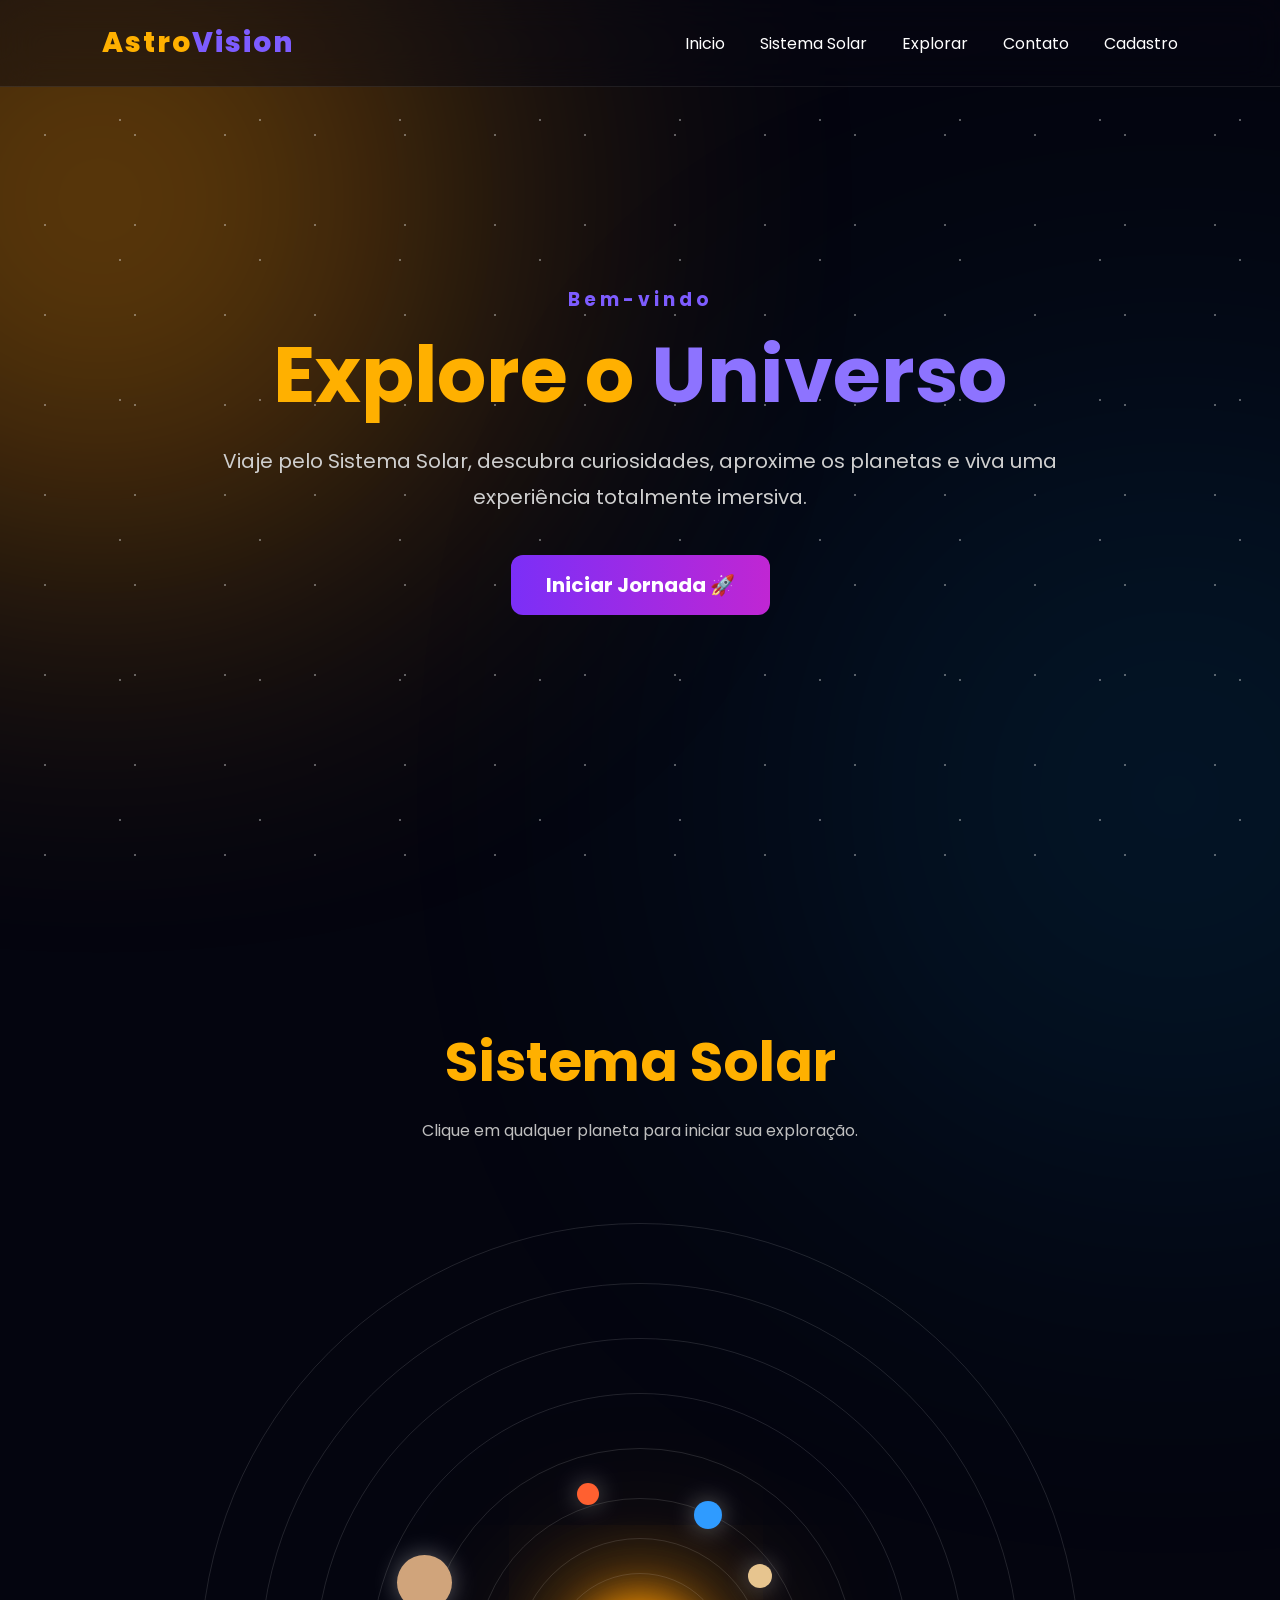
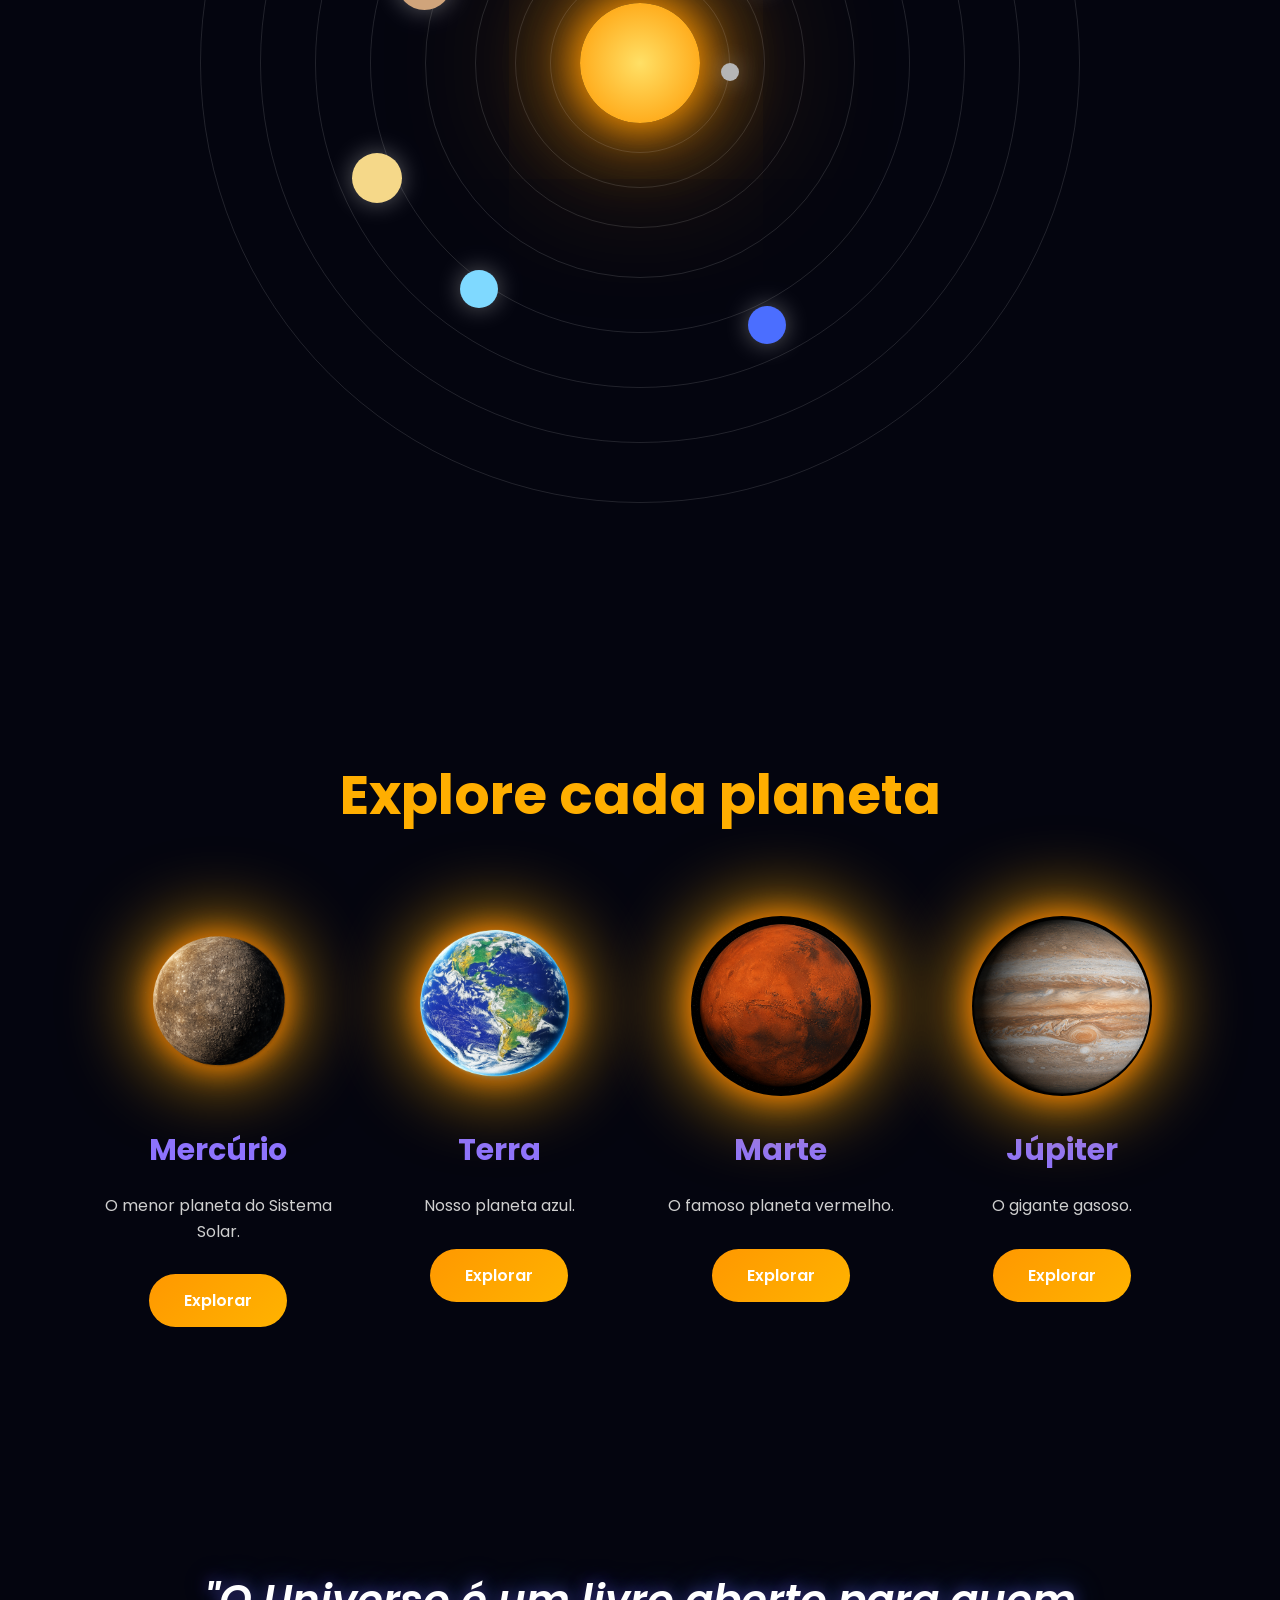
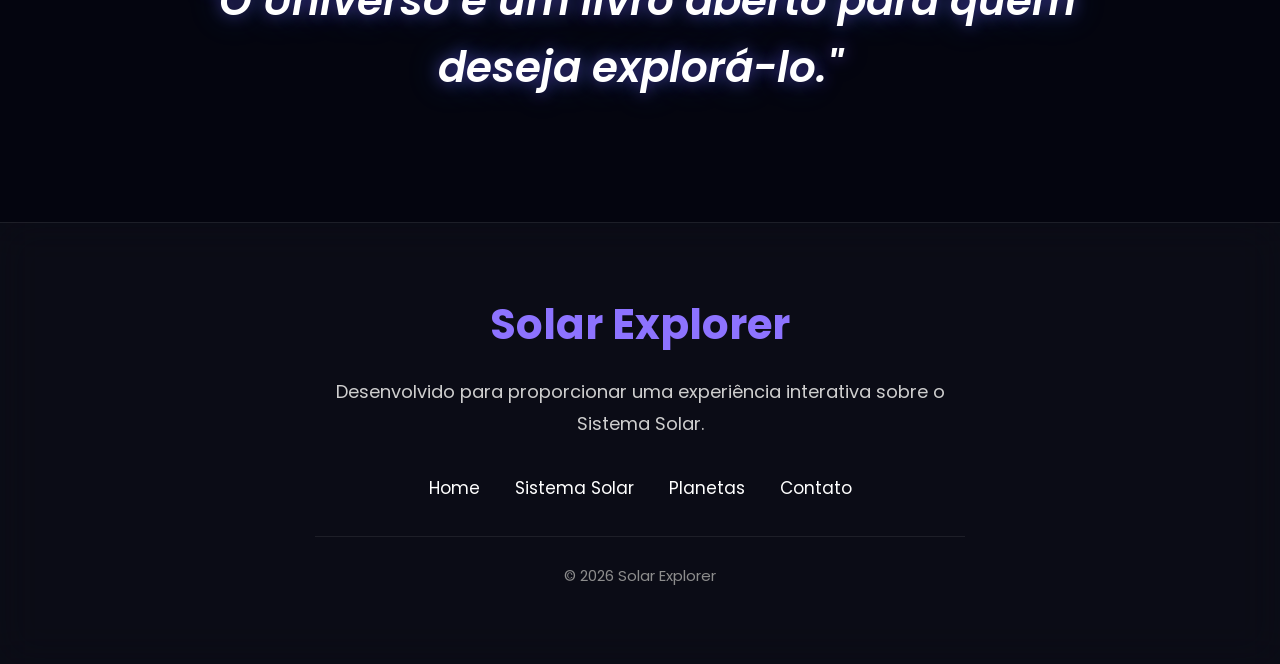
==== index.html @ 520b0bb0 "primeiro commit" ====
<!DOCTYPE html>
<html lang="pt-BR">

<head>

    <meta charset="UTF-8">
    <meta name="viewport" content="width=device-width, initial-scale=1.0">

    <title>AstroVision</title>
    <link rel="icon" href="fotos/astro.png" type="image/png">

    <link rel="stylesheet" href="style.css">
    <link rel="preconnect" href="https://fonts.googleapis.com">
    <link href="https://fonts.googleapis.com/css2?family=Poppins:wght@300;400;500;600;700;800&display=swap"
        rel="stylesheet">

</head>

<body>

    <!--  NAVBAR  -->

    <header>

        <div class="logo">
            Astro<span>Vision</span>
        </div>

        <nav>

            <a href="#">Inicio</a>
            <a href="#solar-system">Sistema Solar</a>
            <a href="explorar/explorar.html">Explorar</a>
            <a href="contato/contato.html">Contato</a>
            <a href="login/login.html">Cadastro</a>

        </nav>

    </header>

    <!-- HERO -->

<section class="hero">

    <div class="stars"></div>

    <div class="hero-content">

        <h3>Bem-vindo</h3>

        <h1>
            Explore o
            <span>Universo</span>
        </h1>

        <p>
            Viaje pelo Sistema Solar, descubra curiosidades,
            aproxime os planetas e viva uma experiência
            totalmente imersiva.
        </p>

        <a href="login/login.html" class="btn-jornada">
            Iniciar Jornada 🚀
        </a>

    </div>

</section>

    <!-- SOLAR SYSTEM -->

    <section id="solar-system" class="solar-system">

        <h2>Sistema Solar</h2>

        <p>
            Clique em qualquer planeta para iniciar sua exploração.
        </p>

        <div class="solar-container">

            <!-- Sol -->
            <div class="sun"></div>

            <!-- Órbitas -->
            <div class="orbit orbit1"></div>
            <div class="orbit orbit2"></div>
            <div class="orbit orbit3"></div>
            <div class="orbit orbit4"></div>
            <div class="orbit orbit5"></div>
            <div class="orbit orbit6"></div>
            <div class="orbit orbit7"></div>
            <div class="orbit orbit8"></div>

            <!-- Planetas -->
            <a href="Mercury/mercury.html" class="planet mercury" title="Mercúrio"></a>

            <a href="Venus/venus.html" class="planet venus" title="Vênus"></a>

            <a href="Earth/earth.html" class="planet earth" title="Terra"></a>

            <a href="Mars/mars.html" class="planet mars" title="Marte"></a>

            <a href="Jupiter/jupiter.html" class="planet jupiter" title="Júpiter"></a>

            <a href="Saturn/saturn.html" class="planet saturn" title="Saturno"></a>

            <a href="Uranus/uranus.html" class="planet uranus" title="Urano"></a>

            <a href="Neptune/neptune.html" class="planet neptune" title="Netuno"></a>

        </div>

    </section>

    <!--  EXPLORE  -->

    <section class="explore">

        <h2>Explore cada planeta</h2>

        <div class="planets-grid">

            <!-- Mercúrio -->
            <div class="planet-card">

                <img src="fotos/mercury.png" alt="Mercúrio">

                <h3>Mercúrio</h3>

                <p>O menor planeta do Sistema Solar.</p>

                <a href="Mercury/mercury.html" class="btn">Explorar</a>

            </div>

            <!-- Terra -->
            <div class="planet-card">

                <img src="fotos/earth.png" alt="Terra">

                <h3>Terra</h3>

                <p>Nosso planeta azul.</p>

                <a href="Earth/earth.html" class="btn">Explorar</a>

            </div>

            <!-- Marte -->
            <div class="planet-card">

                <img src="fotos/mar.png" alt="Marte">

                <h3>Marte</h3>

                <p>O famoso planeta vermelho.</p>

                <a href="Mars/mars.html" class="btn">Explorar</a>

            </div>

            <!-- Júpiter -->
            <div class="planet-card">

                <img src="fotos/jupi.png" alt="Júpiter">

                <h3>Júpiter</h3>

                <p>O gigante gasoso.</p>

                <a href="Jupiter/jupiter.html" class="btn">Explorar</a>

            </div>

        </div>

    </section>

    <!-- ================= PARALLAX ================= -->

    <section class="banner">

        <div class="overlay">

            <h2>

                "O Universo é um livro aberto para quem deseja explorá-lo."

            </h2>

        </div>

    </section>

    <!-- ================= FOOTER ================= -->

    <footer>

        <h2>Solar Explorer</h2>

        <p>

            Desenvolvido para proporcionar uma experiência
            interativa sobre o Sistema Solar.

        </p>

        <div class="footer-links">

            <a href="#">Home</a>

            <a href="#solar-system">Sistema Solar</a>

            <a href="#explore">Planetas</a>

            <a href="contact.html">Contato</a>

        </div>

        <p class="copy">

            © 2026 Solar Explorer

        </p>

    </footer>

    <script src="script.js"></script>

</body>

</html>
---- style.css ----
/*RESET */

* {
    margin: 0;
    padding: 0;
    box-sizing: border-box;
    font-family: 'Poppins', sans-serif;
}

html {
    scroll-behavior: smooth;
    scroll-padding-top: 100px;
}

body {

    background: #04050f;
    color: #ffb000;
    overflow-x: hidden;
}

/*BACKGROUND */

body::before {

    content: "";

    position: fixed;

    width: 700px;
    height: 700px;

    background: #ff9800;

    left: -250px;
    top: -150px;

    border-radius: 50%;

    filter: blur(180px);

    opacity: .45;

    z-index: -2;
}

body::after {

    content: "";

    position: fixed;

    width: 650px;
    height: 650px;

    background: #00aaff;

    right: -220px;
    bottom: -220px;

    border-radius: 50%;

    filter: blur(220px);

    opacity: .18;

    z-index: -2;
}

/* STARS*/

.stars {

    position: absolute;

    width: 100%;
    height: 100%;

    background-image:

        radial-gradient(white 1px, transparent 1px),
        radial-gradient(white 1px, transparent 1px);

    background-size: 90px 90px,
        140px 140px;

    background-position: 0 0,
        50px 50px;

    opacity: .35;

    animation: starsMove 120s linear infinite;

}

@keyframes starsMove {

    from {

        transform: translateY(0);

    }

    to {

        transform: translateY(-250px);

    }

}

/*NAVBAR*/

header {

    position: fixed;

    top: 0;
    left: 0;

    width: 100%;

    padding: 22px 8%;

    display: flex;

    justify-content: space-between;

    align-items: center;

    background: rgba(8, 8, 18, .45);

    backdrop-filter: blur(18px);

    border-bottom: 1px solid rgba(255, 255, 255, .08);

    z-index: 999;
}

.logo {

    font-size: 28px;

    font-weight: 800;

    letter-spacing: 2px;
}

.logo span {

    color: #7d5cff;
}

nav {

    display: flex;
    gap: 35px;
}

nav a {

    color: white;

    text-decoration: none;

    transition: .35s;
}

nav a:hover {

    color: #8b6dff;
}

/* HERO*/

.hero {

    min-height: 100vh;

    display: flex;

    justify-content: center;

    align-items: center;

    position: relative;

    text-align: center;

    padding: 0 20px;
}

.hero-content {

    max-width: 850px;
}

.hero h3 {

    color: #7d5cff;

    letter-spacing: 4px;

    margin-bottom: 18px;
}

.hero h1 {

    font-size: 78px;

    line-height: 1.1;

    margin-bottom: 25px;
}

.hero h1 span {

    color: #8d73ff;
}

.hero p {

    color: #cfcfcf;

    font-size: 20px;

    line-height: 1.8;

    margin-bottom: 40px;
}

/* BUTTON */

.btn-jornada {
    display: inline-block;
    padding: 15px 35px;

    background: linear-gradient(90deg, #7b2ff7, #c026d3);

    color: white;
    text-decoration: none;

    border-radius: 12px;

    font-size: 20px;
    font-weight: 700;

    cursor: pointer;

    transition: all 0.3s ease;
}

.btn-jornada:hover {
    transform: translateY(-5px);
    box-shadow: 0 0 40px rgba(255, 170, 0, 0.7);
}
/* SOLAR SYSTEM */

.solar-system {

    padding: 120px 8%;

    text-align: center;
    scroll-margin-top: 100px;
}

.solar-system h2 {

    font-size: 55px;

    margin-bottom: 15px;
}

.solar-system p {

    color: #bfbfbf;

    margin-bottom: 70px;
}

.solar-container {

    position: relative;

    width: 900px;

    height: 900px;

    margin: auto;
}

/*SUN */

.sun {

    position: absolute;

    width: 120px;
    height: 120px;

    border-radius: 50%;

    background: radial-gradient(circle, #ffe066, #ff9800);

    top: 50%;
    left: 50%;

    transform: translate(-50%, -50%);

    box-shadow:
        0 0 40px #ff9800,
        0 0 90px #ff9800,
        0 0 180px #ff9800;
}

/*  ORBITS */

.orbit {

    position: absolute;

    border: 1px solid rgba(255, 255, 255, .12);

    border-radius: 50%;

    top: 50%;
    left: 50%;

    transform: translate(-50%, -50%);
}

.orbit1 {

    width: 180px;
    height: 180px;
}

.orbit2 {

    width: 250px;
    height: 250px;
}

.orbit3 {

    width: 330px;
    height: 330px;
}

.orbit4 {

    width: 430px;
    height: 430px;
}

.orbit5 {

    width: 540px;
    height: 540px;
}

.orbit6 {

    width: 650px;
    height: 650px;
}

.orbit7 {

    width: 760px;
    height: 760px;
}

.orbit8 {

    width: 880px;
    height: 880px;
}

/*PLANETS*/

.planet {

    position: absolute;

    border-radius: 50%;

    cursor: pointer;

    transition: .45s;

    box-shadow: 0 0 25px rgba(255, 255, 255, .35);
}

.planet:hover {

    transform: scale(1.35);

    box-shadow: 0 0 45px rgb(255, 166, 0);
}

/* Mercúrio */

.mercury {

    width: 18px;
    height: 18px;

    background: #b5b5b5;

    top: 50%;
    left: 59%;
}

/* Vênus */

.venus {

    width: 24px;
    height: 24px;

    background: #e7c58f;

    top: 39%;
    left: 62%;
}

/* Terra */

.earth {

    width: 28px;
    height: 28px;

    background: #2f9bff;

    top: 32%;
    left: 56%;
}

/* Marte */

.mars {

    width: 22px;
    height: 22px;

    background: #ff6030;

    top: 30%;
    left: 43%;
}

/* Júpiter */

.jupiter {

    width: 55px;
    height: 55px;

    background: #d0a47b;

    top: 38%;
    left: 23%;
}

/* Saturno */

.saturn {

    width: 50px;
    height: 50px;

    background: #f5d889;

    top: 60%;
    left: 18%;
}

/* Urano */

.uranus {

    width: 38px;
    height: 38px;

    background: #7fd9ff;

    top: 73%;
    left: 30%;
}

/* Netuno */

.neptune {

    width: 38px;
    height: 38px;

    background: #4b6eff;

    top: 77%;
    left: 62%;
}

/* EXPLORE */

/* EXPLORE */

.explore {
    padding: 120px 8%;
    text-align: center;
}

.explore h2 {
    font-size: 55px;
    margin-bottom: 80px;
    color: #ffae00;
}


/*PLANETS GRID*/

.planets-grid {
    display: grid;

    grid-template-columns: repeat(4, 1fr);

    gap: 80px 50px;

    max-width: 1600px;

    margin: 0 auto;
}


/* PLANET CARD */

.planet-card {
    text-align: center;

    transition: .4s;
}

.planet-card:hover {
    transform: translateY(-10px);
}


/* PLANET IMAGE */

.planet-card img {
    width: 180px;
    height: 180px;

    object-fit: cover;

    border-radius: 50%;

    transition: .5s;

    cursor: pointer;

    filter:
        drop-shadow(0 0 15px rgb(255, 128, 0)) drop-shadow(0 0 40px rgb(255, 170, 0));
}


/* HOVER IMAGE */

.planet-card:hover img {
    transform: scale(1.15);

    filter:
        drop-shadow(0 0 30px #fbfbfb) drop-shadow(0 0 70px #ff8c00);
}


/*PLANET NAME */

.planet-card h3 {
    margin-top: 25px;

    font-size: 30px;

    color: #8d73ff;
}


/* DESCRIPTION */

.planet-card p {
    color: #cfcfcf;

    margin: 20px 0 30px;

    line-height: 1.6;

    font-size: 16px;
}


/*BUTTON*/

.planet-card .btn {
    padding: 14px 35px;

    display: inline-block;

    background: linear-gradient(135deg,
            #ff9800,
            #ffb300);

    color: #fff;

    border-radius: 50px;

    text-decoration: none;

    font-weight: 600;

    transition: .4s;
}

.planet-card .btn:hover {
    transform: translateY(-5px);

    box-shadow:
        0 0 25px rgba(255, 174, 0, .5);
}


/* RESPONSIVO*/

@media (max-width: 1200px) {

    .planets-grid {
        grid-template-columns: repeat(3, 1fr);
    }

}


@media (max-width: 900px) {

    .planets-grid {
        grid-template-columns: repeat(2, 1fr);

        gap: 60px 30px;
    }

    .explore h2 {
        font-size: 45px;
    }

}


@media (max-width: 600px) {

    .explore {
        padding: 80px 25px;
    }

    .explore h2 {
        font-size: 35px;

        margin-bottom: 50px;
    }

    .planets-grid {
        grid-template-columns: 1fr;

        gap: 60px;
    }

    .planet-card img {
        width: 160px;
        height: 160px;
    }

}

/*FRASE (OVERLAY) */

.overlay {

    padding: 120px 8%;

    text-align: center;

}

.overlay h2 {

    max-width: 900px;

    margin: auto;

    font-size: 42px;

    line-height: 1.6;

    color: #fff;

    font-style: italic;

    font-weight: 600;

    text-shadow:
        0 0 15px rgba(125, 92, 255, .5),
        0 0 35px rgba(0, 170, 255, .3);

}

/*FOOTER*/

footer {

    padding: 70px 8% 40px;

    text-align: center;

    background: rgba(255, 255, 255, .03);

    backdrop-filter: blur(20px);

    border-top: 1px solid rgba(255, 255, 255, .08);

}

footer h2 {

    font-size: 42px;

    color: #8d73ff;

    margin-bottom: 20px;

}

footer p {

    color: #cfcfcf;

    max-width: 650px;

    margin: 0 auto 35px;

    line-height: 1.8;

    font-size: 18px;

}

/* LINKS */

.footer-links {

    display: flex;

    justify-content: center;

    flex-wrap: wrap;

    gap: 35px;

    margin-bottom: 35px;

}

.footer-links a {

    color: #fff;

    text-decoration: none;

    font-size: 17px;

    transition: .35s;

}

.footer-links a:hover {

    color: #8d73ff;

    text-shadow: 0 0 15px #7d5cff;

}

/* COPYRIGHT */

.copy {

    color: #8d8d8d;

    font-size: 15px;

    border-top: 1px solid rgba(255, 255, 255, .08);

    padding-top: 25px;

}

/* RESPONSIVO */

@media(max-width:768px) {

    .overlay {

        padding: 80px 25px;

    }

    .overlay h2 {

        font-size: 30px;

    }

    footer h2 {

        font-size: 32px;

    }

    footer p {

        font-size: 16px;

    }

    .footer-links {

        gap: 20px;

        flex-direction: column;

    }

}






.stars {
    pointer-events: none;
}

.hero {
    position: relative;
}

.hero-content {
    position: relative;
    z-index: 10;
}

.btn-jornada {
    position: relative;
    z-index: 20;

    display: inline-block;

    padding: 15px 35px;

    background: linear-gradient(90deg, #7b2ff7, #c026d3);

    color: white;

    text-decoration: none;

    border-radius: 12px;

    font-size: 20px;
    font-weight: 700;

    cursor: pointer;

    transition: all 0.3s ease;
}

.btn-jornada:hover {
    transform: translateY(-5px);
    box-shadow: 0 0 40px rgba(255, 170, 0, 0.7);
}
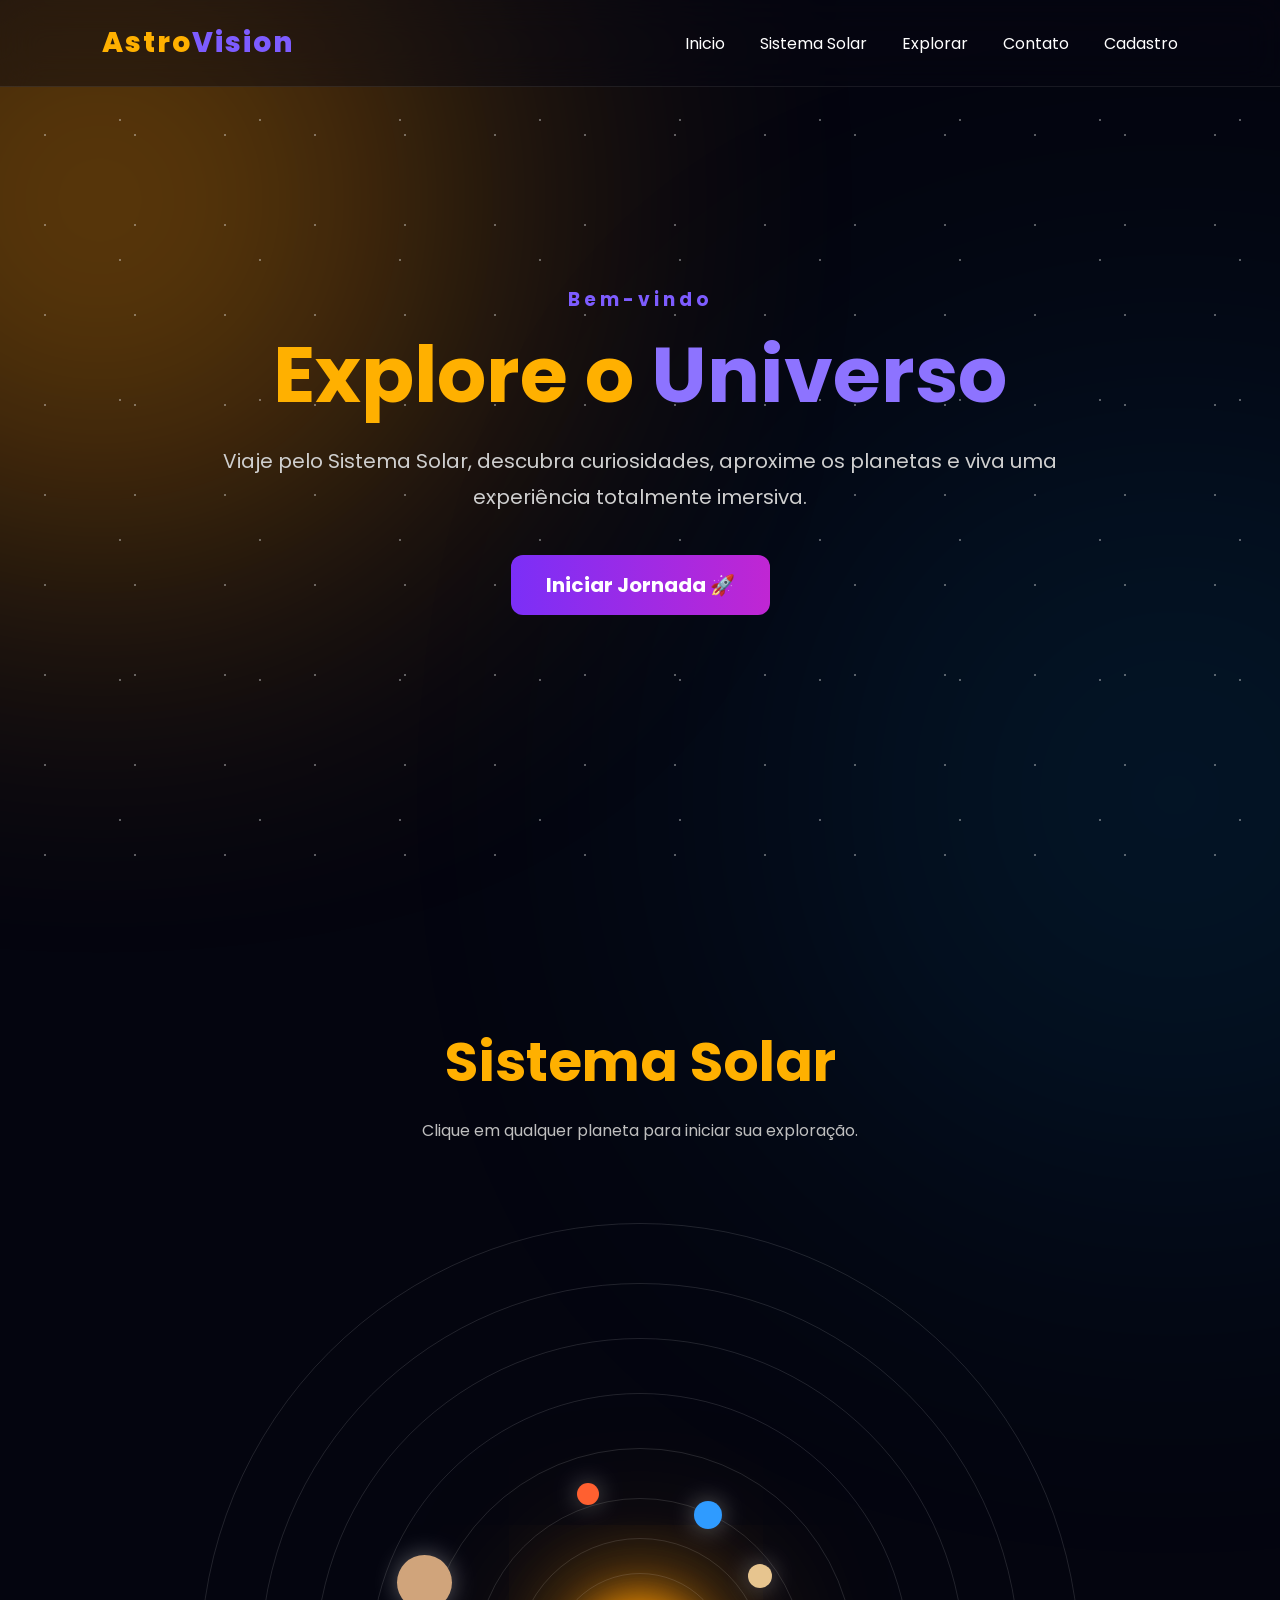
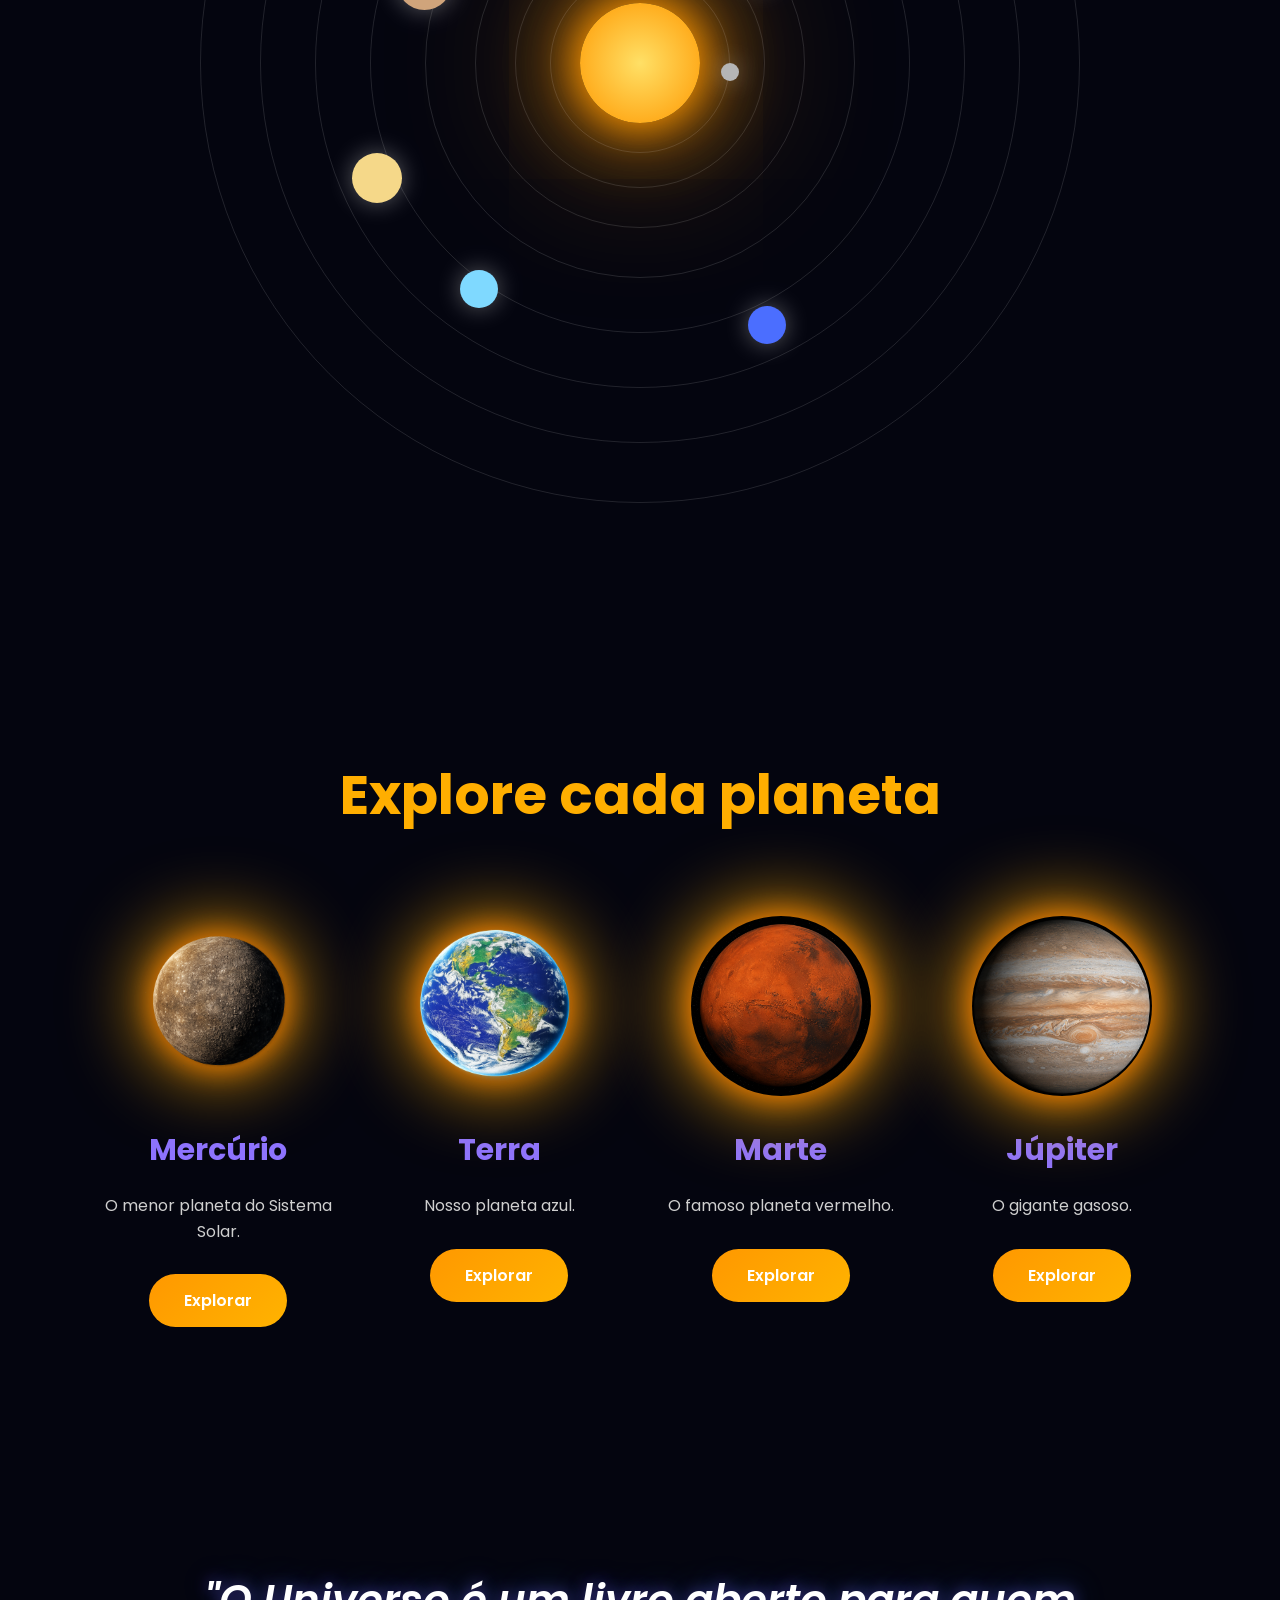
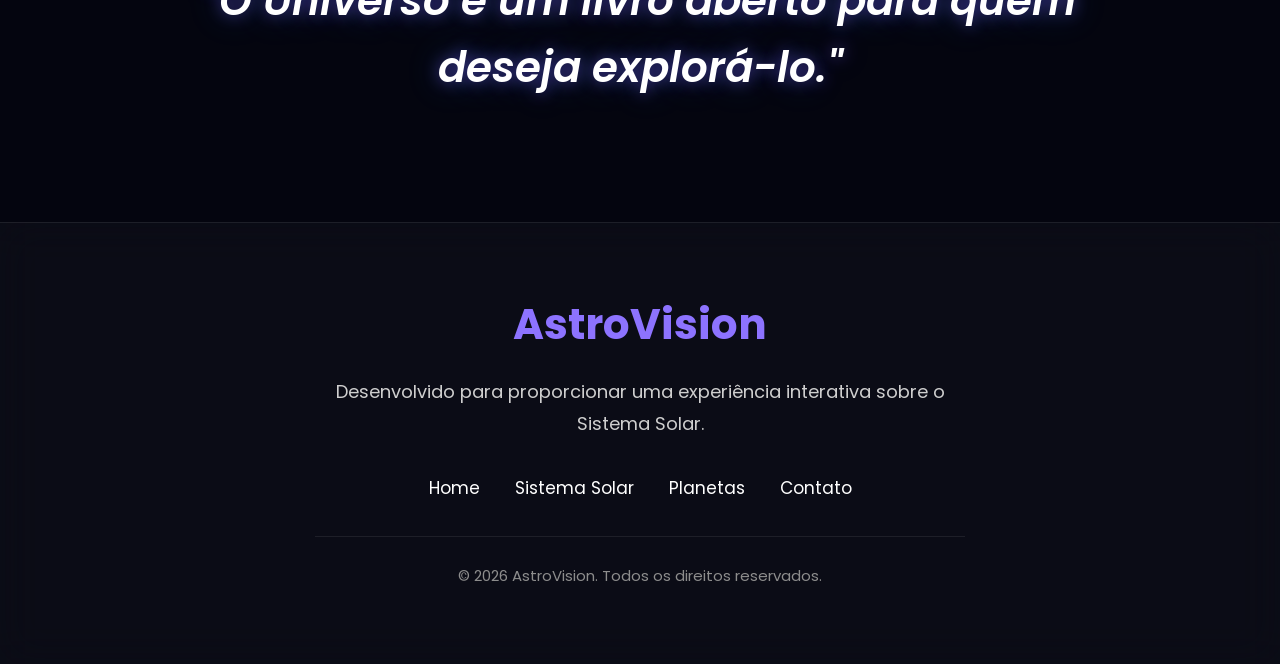
==== commit 8d400be6: "Atualiza projeto Astro Vision" ====
--- a/index.html
+++ b/index.html
@@ -177,7 +177,7 @@
 
     </section>
 
-    <!-- ================= PARALLAX ================= -->
+    <!--  PARALLAX -->
 
     <section class="banner">
 
@@ -193,11 +193,11 @@
 
     </section>
 
-    <!-- ================= FOOTER ================= -->
+    <!-- FOOTER -->
 
     <footer>
 
-        <h2>Solar Explorer</h2>
+        <h2> Astro<span>Vision</span> </h2>
 
         <p>
 
@@ -220,7 +220,7 @@
 
         <p class="copy">
 
-            © 2026 Solar Explorer
+            © 2026 AstroVision. Todos os direitos reservados.
 
         </p>
 
--- a/style.css
+++ b/style.css
@@ -254,6 +254,7 @@
     transform: translateY(-5px);
     box-shadow: 0 0 40px rgba(255, 170, 0, 0.7);
 }
+
 /* SOLAR SYSTEM */
 
 .solar-system {
@@ -886,4 +887,533 @@
 .btn-jornada:hover {
     transform: translateY(-5px);
     box-shadow: 0 0 40px rgba(255, 170, 0, 0.7);
+}
+
+/*RESPONSIVIDADE COMPLETA — ASTRO VISION */
+
+/* Evita que elementos grandes criem rolagem horizontal */
+html,
+body {
+    width: 100%;
+    max-width: 100%;
+    overflow-x: hidden;
+}
+
+/* Imagens nunca ultrapassam o elemento pai */
+img {
+    max-width: 100%;
+    height: auto;
+}
+
+/* TABLETS E NOTEBOOKS */
+@media (max-width: 1100px) {
+
+    header {
+        padding: 18px 5%;
+    }
+
+    nav {
+        gap: 22px;
+    }
+
+    .hero h1 {
+        font-size: clamp(48px, 7vw, 70px);
+    }
+
+    .hero p {
+        font-size: 18px;
+        max-width: 700px;
+        margin-left: auto;
+        margin-right: auto;
+    }
+
+    .solar-system {
+        padding-left: 5%;
+        padding-right: 5%;
+    }
+
+    /* O sistema solar passa a ocupar a largura disponível */
+    .solar-container {
+        width: min(900px, 90vw);
+        height: min(900px, 90vw);
+    }
+
+    .orbit1 {
+        width: 20%;
+        height: 20%;
+    }
+
+    .orbit2 {
+        width: 28%;
+        height: 28%;
+    }
+
+    .orbit3 {
+        width: 37%;
+        height: 37%;
+    }
+
+    .orbit4 {
+        width: 48%;
+        height: 48%;
+    }
+
+    .orbit5 {
+        width: 60%;
+        height: 60%;
+    }
+
+    .orbit6 {
+        width: 72%;
+        height: 72%;
+    }
+
+    .orbit7 {
+        width: 84%;
+        height: 84%;
+    }
+
+    .orbit8 {
+        width: 98%;
+        height: 98%;
+    }
+
+    .planets-grid {
+        grid-template-columns: repeat(3, minmax(0, 1fr));
+        gap: 60px 30px;
+    }
+}
+
+/* TABLETS */
+@media (max-width: 900px) {
+
+    header {
+        padding: 16px 4%;
+    }
+
+    .logo {
+        font-size: 24px;
+    }
+
+    nav {
+        gap: 16px;
+        flex-wrap: wrap;
+        justify-content: flex-end;
+    }
+
+    nav a {
+        font-size: 14px;
+    }
+
+    .hero {
+        min-height: 100svh;
+        padding: 120px 25px 60px;
+    }
+
+    .hero h3 {
+        font-size: 15px;
+        letter-spacing: 3px;
+    }
+
+    .hero h1 {
+        font-size: clamp(42px, 9vw, 60px);
+    }
+
+    .hero p {
+        font-size: 17px;
+        line-height: 1.7;
+    }
+
+    .solar-system {
+        padding-top: 90px;
+        padding-bottom: 90px;
+    }
+
+    .solar-system h2,
+    .explore h2 {
+        font-size: clamp(38px, 7vw, 50px);
+    }
+
+    .solar-container {
+        width: 92vw;
+        height: 92vw;
+        max-width: 700px;
+        max-height: 700px;
+    }
+
+    .sun {
+        width: clamp(70px, 12vw, 100px);
+        height: clamp(70px, 12vw, 100px);
+    }
+
+    .planet {
+        transform-origin: center;
+    }
+
+    .planet:hover {
+        transform: scale(1.2);
+    }
+
+    .planets-grid {
+        grid-template-columns: repeat(2, minmax(0, 1fr));
+        gap: 55px 25px;
+    }
+
+    .planet-card img {
+        width: clamp(140px, 22vw, 180px);
+        height: clamp(140px, 22vw, 180px);
+    }
+
+    .planet-card h3 {
+        font-size: 26px;
+    }
+
+    .overlay {
+        padding: 80px 6%;
+    }
+
+    .overlay h2 {
+        font-size: clamp(28px, 5vw, 38px);
+    }
+}
+
+/* CELULARES */
+@media (max-width: 600px) {
+
+    /* HEADER */
+    header {
+        padding: 14px 18px;
+        min-height: 64px;
+        gap: 12px;
+    }
+
+    .logo {
+        font-size: 21px;
+        letter-spacing: 1px;
+        white-space: nowrap;
+    }
+
+    nav {
+        gap: 8px 14px;
+        justify-content: center;
+    }
+
+    nav a {
+        font-size: 12px;
+    }
+
+    /* HERO */
+    .hero {
+        padding: 115px 20px 55px;
+        min-height: 100svh;
+    }
+
+    .hero-content {
+        width: 100%;
+    }
+
+    .hero h3 {
+        font-size: 12px;
+        letter-spacing: 2px;
+        margin-bottom: 14px;
+    }
+
+    .hero h1 {
+        font-size: clamp(34px, 12vw, 48px);
+        line-height: 1.08;
+        margin-bottom: 20px;
+    }
+
+    .hero p {
+        font-size: 15px;
+        line-height: 1.65;
+        margin-bottom: 28px;
+    }
+
+    .btn-jornada {
+        width: 100%;
+        max-width: 280px;
+        padding: 13px 20px;
+        font-size: 16px;
+    }
+
+    /* SISTEMA SOLAR */
+    .solar-system {
+        padding: 75px 12px;
+    }
+
+    .solar-system h2 {
+        font-size: clamp(30px, 9vw, 40px);
+        line-height: 1.15;
+    }
+
+    .solar-system p {
+        font-size: 14px;
+        line-height: 1.6;
+        margin-bottom: 35px;
+        padding: 0 10px;
+    }
+
+    .solar-container {
+        width: 94vw;
+        height: 94vw;
+        max-width: 500px;
+        max-height: 500px;
+    }
+
+    /* Órbitas proporcionais ao container */
+    .orbit1 {
+        width: 20%;
+        height: 20%;
+    }
+
+    .orbit2 {
+        width: 29%;
+        height: 29%;
+    }
+
+    .orbit3 {
+        width: 38%;
+        height: 38%;
+    }
+
+    .orbit4 {
+        width: 49%;
+        height: 49%;
+    }
+
+    .orbit5 {
+        width: 61%;
+        height: 61%;
+    }
+
+    .orbit6 {
+        width: 73%;
+        height: 73%;
+    }
+
+    .orbit7 {
+        width: 85%;
+        height: 85%;
+    }
+
+    .orbit8 {
+        width: 98%;
+        height: 98%;
+    }
+
+    .sun {
+        width: 58px;
+        height: 58px;
+        box-shadow:
+            0 0 20px #ff9800,
+            0 0 45px #ff9800,
+            0 0 80px #ff9800;
+    }
+
+    .mercury {
+        width: 10px;
+        height: 10px;
+    }
+
+    .venus {
+        width: 14px;
+        height: 14px;
+    }
+
+    .earth {
+        width: 16px;
+        height: 16px;
+    }
+
+    .mars {
+        width: 13px;
+        height: 13px;
+    }
+
+    .jupiter {
+        width: 30px;
+        height: 30px;
+    }
+
+    .saturn {
+        width: 28px;
+        height: 28px;
+    }
+
+    .uranus {
+        width: 21px;
+        height: 21px;
+    }
+
+    .neptune {
+        width: 21px;
+        height: 21px;
+    }
+
+    /* EXPLORE */
+    .explore {
+        padding: 75px 18px;
+    }
+
+    .explore h2 {
+        font-size: clamp(30px, 9vw, 40px);
+        margin-bottom: 45px;
+        line-height: 1.15;
+    }
+
+    .planets-grid {
+        grid-template-columns: 1fr;
+        gap: 55px;
+        width: 100%;
+    }
+
+    .planet-card {
+        width: 100%;
+        max-width: 360px;
+        margin: 0 auto;
+    }
+
+    .planet-card img {
+        width: 165px;
+        height: 165px;
+    }
+
+    .planet-card h3 {
+        font-size: 25px;
+        margin-top: 20px;
+    }
+
+    .planet-card p {
+        font-size: 15px;
+        line-height: 1.65;
+        margin: 15px 0 24px;
+    }
+
+    .planet-card .btn {
+        padding: 12px 28px;
+        font-size: 14px;
+    }
+
+    /* FRASE */
+    .overlay {
+        padding: 70px 20px;
+    }
+
+    .overlay h2 {
+        font-size: clamp(24px, 7vw, 32px);
+        line-height: 1.45;
+    }
+
+    /* FOOTER */
+    footer {
+        padding: 55px 20px 30px;
+    }
+
+    footer h2 {
+        font-size: 28px;
+    }
+
+    footer p {
+        font-size: 14px;
+        line-height: 1.7;
+    }
+
+    .footer-links {
+        gap: 15px;
+    }
+
+    .footer-links a {
+        font-size: 14px;
+    }
+
+    .copy {
+        font-size: 12px;
+        line-height: 1.6;
+    }
+}
+
+/* CELULARES MUITO PEQUENOS */
+@media (max-width: 380px) {
+
+    header {
+        padding: 12px 12px;
+    }
+
+    .logo {
+        font-size: 18px;
+    }
+
+    nav {
+        gap: 6px 10px;
+    }
+
+    nav a {
+        font-size: 10px;
+    }
+
+    .hero {
+        padding-left: 15px;
+        padding-right: 15px;
+    }
+
+    .hero h1 {
+        font-size: 32px;
+    }
+
+    .hero p {
+        font-size: 14px;
+    }
+
+    .solar-container {
+        width: 96vw;
+        height: 96vw;
+    }
+
+    .sun {
+        width: 48px;
+        height: 48px;
+    }
+
+    .planets-grid {
+        gap: 45px;
+    }
+
+    .planet-card img {
+        width: 145px;
+        height: 145px;
+    }
+
+    .planet-card h3 {
+        font-size: 22px;
+    }
+}
+
+/* TELAS GRANDES */
+@media (min-width: 1600px) {
+
+    .hero h1 {
+        font-size: 88px;
+    }
+
+    .hero p {
+        font-size: 22px;
+    }
+
+    .planets-grid {
+        max-width: 1700px;
+    }
+}
+
+/* Usuário prefere menos movimento */
+@media (prefers-reduced-motion: reduce) {
+
+    *,
+    *::before,
+    *::after {
+        animation-duration: 0.01ms !important;
+        animation-iteration-count: 1 !important;
+        scroll-behavior: auto !important;
+        transition-duration: 0.01ms !important;
+    }
 }
